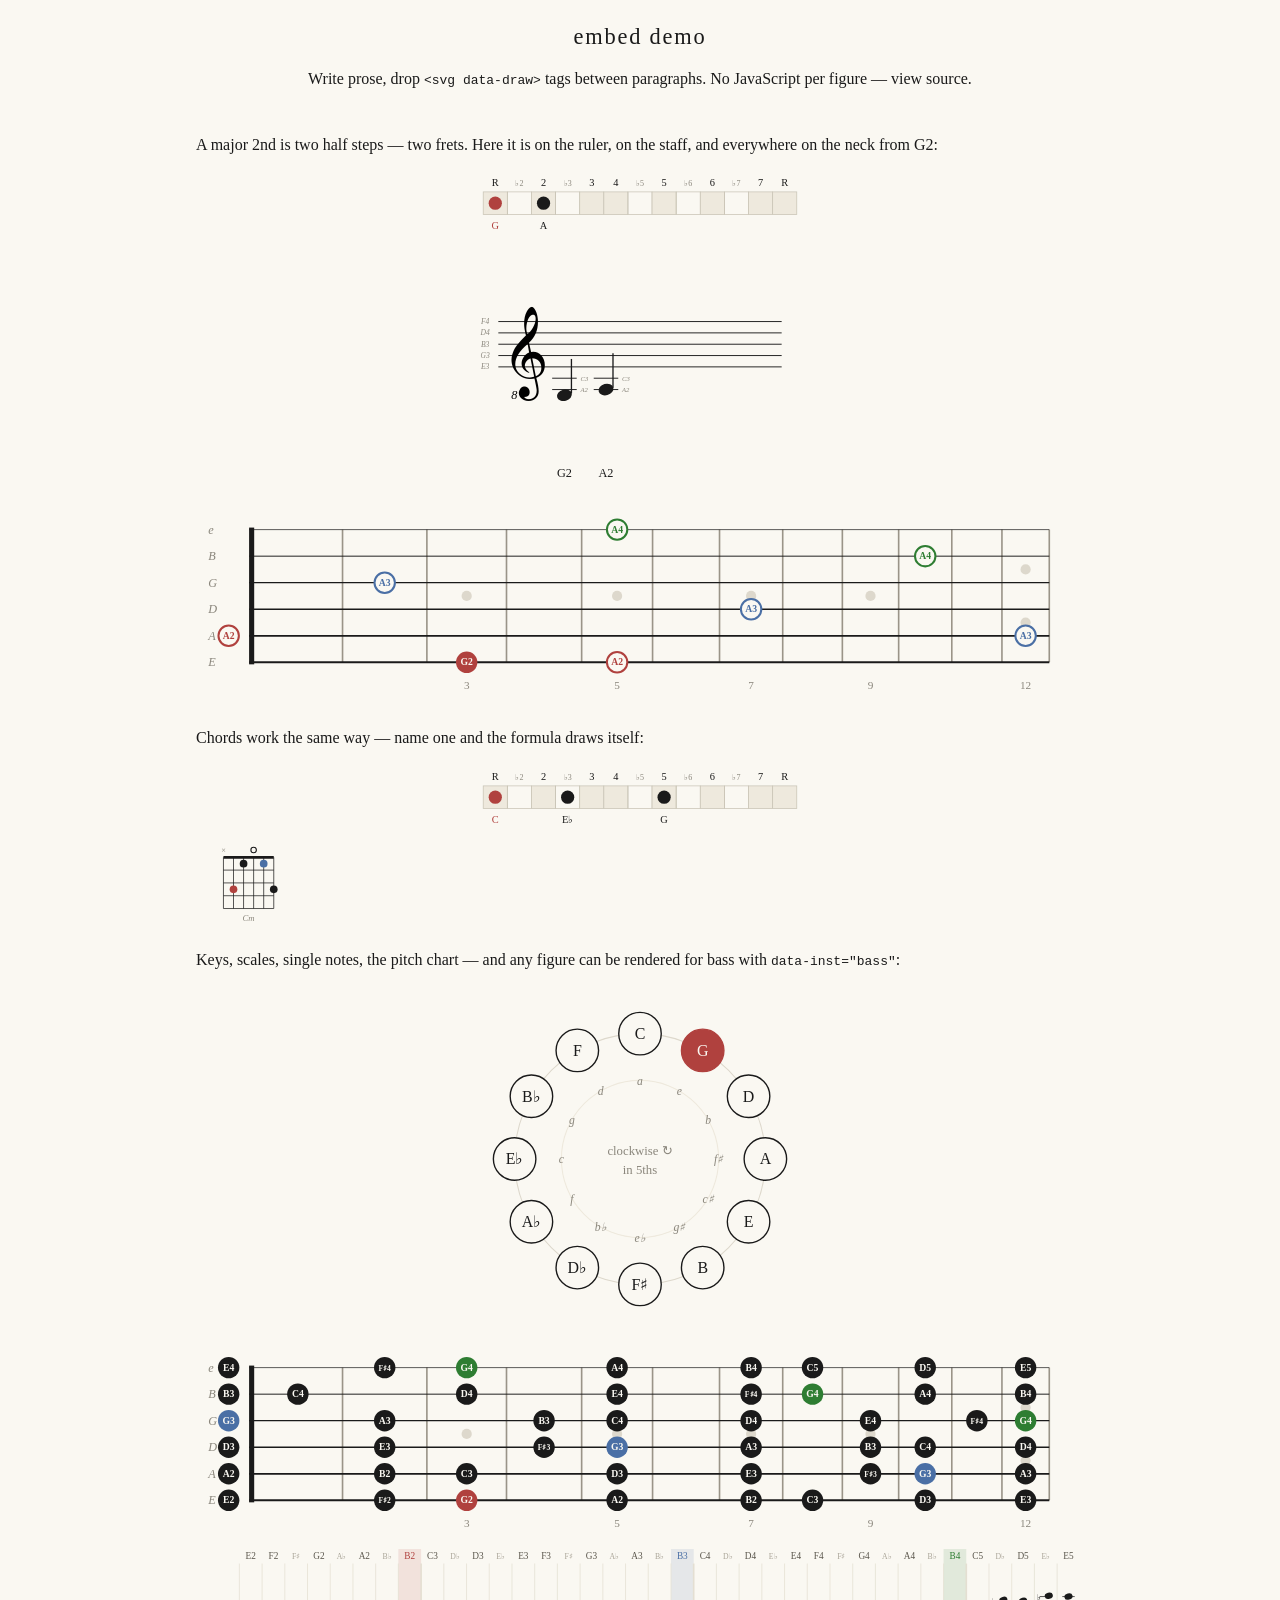
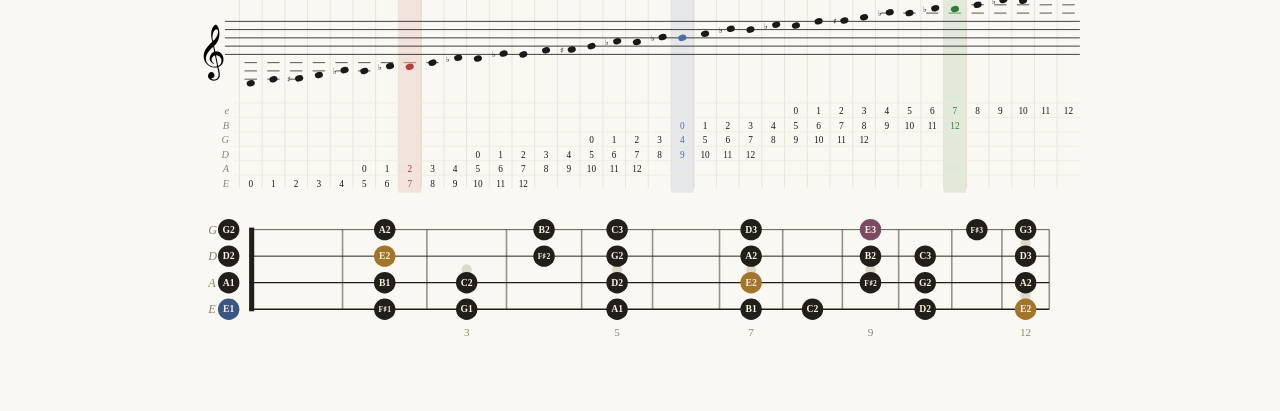
==== embed-demo.html @ c4b6c174 "replace built-in tutorial with declarative embed system for authoring lesson pages" ====
<!DOCTYPE html>
<html lang="en">
<head>
<meta charset="utf-8">
<meta name="viewport" content="width=device-width, initial-scale=1">
<title>embed demo — write lessons in plain HTML</title>
<link rel="stylesheet" href="style.css">
</head>
<body>
<main class="tutorial">
  <h1>embed demo</h1>
  <p class="lede">Write prose, drop <code>&lt;svg data-draw&gt;</code> tags between
    paragraphs. No JavaScript per figure — view source.</p>

  <section>
    <p>A major 2nd is two half steps — two frets. Here it is on the ruler, on
      the staff, and everywhere on the neck from G2:</p>

    <svg data-draw="ruler" data-marks="0:G 2:A" class="small"></svg>
    <svg data-draw="staff" data-notes="G2 A2" class="small"></svg>
    <svg data-draw="fretboard" data-interval="G2 M2 up" class="fb"></svg>

    <p>Chords work the same way — name one and the formula draws itself:</p>

    <svg data-draw="ruler" data-chord="Cm" class="small"></svg>
    <svg data-draw="diagram" data-frets="x31013" data-root="C" data-label="Cm" class="diagram"></svg>

    <p>Keys, scales, single notes, the pitch chart — and any figure can be
      rendered for bass with <code>data-inst="bass"</code>:</p>

    <svg data-draw="circle" data-key="G" class="small"></svg>
    <svg data-draw="fretboard" data-scale="G major" class="fb"></svg>
    <svg data-draw="chart" data-note="B"></svg>
    <svg data-draw="fretboard" data-scale="E minor" data-inst="bass" class="fb"></svg>
  </section>
</main>
<script src="core.js"></script>
<script src="embed.js"></script>
</body>
</html>
---- style.css ----
:root {
  --ink: #1a1a1a;
  --paper: #faf8f2;
  --accent: #b0413e;
  --muted: #8a867c;
}

* { box-sizing: border-box; }

body {
  margin: 0;
  font-family: Georgia, 'Times New Roman', serif;
  background: var(--paper);
  color: var(--ink);
  display: flex;
  justify-content: center;
}

main {
  width: min(920px, 100vw);
  padding: 1rem;
  text-align: center;
}

h1 {
  font-size: 1.4rem;
  font-weight: normal;
  letter-spacing: 0.08em;
  margin: 0.5rem 0 1rem;
}

#modes {
  display: flex;
  gap: 0.5rem;
  justify-content: center;
  align-items: center;
  flex-wrap: wrap;
  margin-bottom: 0.75rem;
}

#modes a {
  color: var(--accent);
  font-size: 0.9rem;
  margin-left: 0.5rem;
}

button {
  font: inherit;
  padding: 0.4rem 1rem;
  background: var(--paper);
  color: var(--ink);
  border: 1px solid var(--ink);
  border-radius: 4px;
  cursor: pointer;
}

#modes button.active {
  background: var(--ink);
  color: var(--paper);
}

#controls {
  display: flex;
  gap: 0.75rem;
  justify-content: center;
  align-items: center;
  flex-wrap: wrap;
  min-height: 2.4rem;
}

select {
  font: inherit;
  padding: 0.3rem;
}

#hint {
  font-size: 0.8rem;
  color: var(--muted);
  font-style: italic;
  min-height: 1.2em;
  margin: 0.25rem 0 0.5rem;
}

#fretboard {
  width: 100%;
  height: auto;
}

#fretboard .cell, #circle .key { cursor: pointer; }

#circlewrap svg {
  width: min(340px, 90vw);
  height: auto;
  margin: 0.5rem auto;
}

#info {
  font-size: 1.05rem;
  min-height: 2.6em;
  margin: 0.5rem 0;
  line-height: 1.5;
}

.muted { color: var(--muted); font-size: 0.9em; }

#voicings {
  display: flex;
  flex-wrap: wrap;
  gap: 0.4rem;
  justify-content: center;
  margin: 0.5rem 0;
}

#voicings .vlabel {
  flex-basis: 100%;
  font-size: 0.85rem;
  color: var(--muted);
  font-style: italic;
}

#ruler {
  display: block;
  width: min(440px, 95vw);
  height: auto;
  margin: 0.25rem auto;
}

#ruler .cell, #staff .cell, #pitchchart .cell { cursor: pointer; }

#pitchchart {
  display: block;
  width: 100%;
  height: auto;
  margin: 0.75rem 0;
}

#voicings .diagram, .tutorial .diagram {
  width: 86px;
  height: auto;
}

#voicings .diagram {
  cursor: pointer;
  border: 1px solid transparent;
  border-radius: 4px;
}

#voicings .diagram:hover { border-color: var(--muted); }

#voicings .diagram.sel { border-color: var(--accent); }

#staff {
  width: min(420px, 95vw);
  height: auto;
  margin: 0 auto;
}

/* ---------- tutorial page ---------- */

main.tutorial { text-align: left; }
main.tutorial h1, main.tutorial > p.lede { text-align: center; }

.tutorial section {
  margin: 2.5rem 0;
}

.tutorial h2 {
  font-size: 1.15rem;
  font-weight: normal;
  letter-spacing: 0.05em;
  border-bottom: 1px solid #ddd8cc;
  padding-bottom: 0.3rem;
}

.tutorial p { line-height: 1.6; }

.tutorial svg.fb { width: 100%; height: auto; }
.tutorial svg.small { width: min(340px, 90vw); height: auto; display: block; margin: 0.5rem auto; }

.tutorial .try {
  font-size: 0.9rem;
}
.tutorial a { color: var(--accent); }

.tutorial table {
  border-collapse: collapse;
  margin: 0.5rem auto;
  font-size: 0.9rem;
}
.tutorial th, .tutorial td {
  border: 1px solid #ddd8cc;
  padding: 0.3rem 0.7rem;
  text-align: center;
}
.tutorial th { font-weight: normal; font-style: italic; color: var(--muted); }
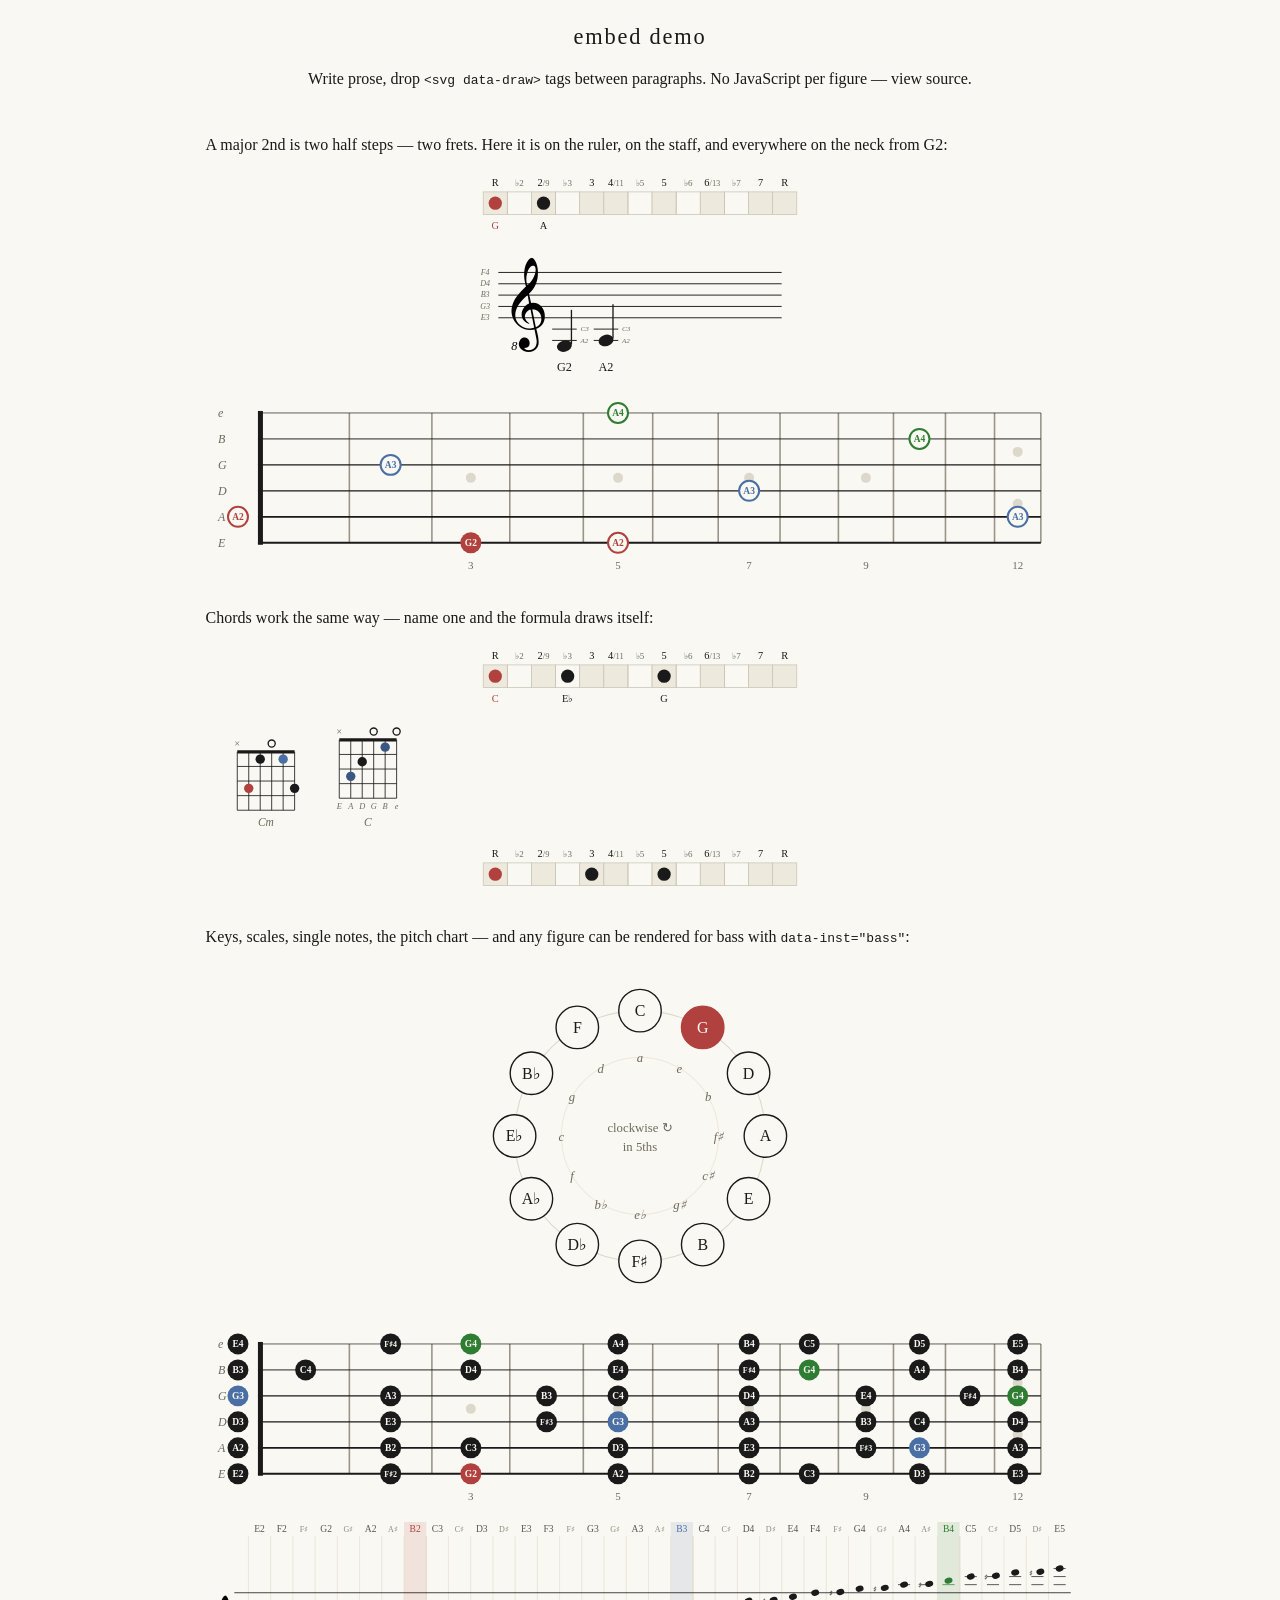
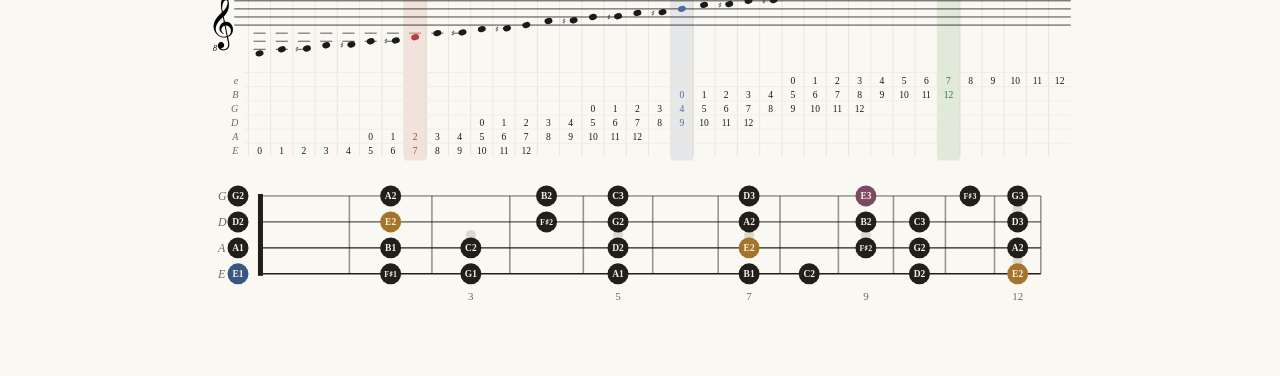
==== commit 4ecc88f2: "add movable chord shapes page; diagram degrees, ghosts, string names, movable mode; dark palette" ====
--- a/embed-demo.html
+++ b/embed-demo.html
@@ -24,6 +24,8 @@
 
     <svg data-draw="ruler" data-chord="Cm" class="small"></svg>
     <svg data-draw="diagram" data-frets="x31013" data-root="C" data-label="Cm" class="diagram"></svg>
+    <svg data-draw="diagram" data-frets="x32010" data-root="C" data-label="C" data-strings data-root-color="#3a5683" class="diagram"></svg>
+    <svg data-draw="ruler" data-chord="C" data-dots class="small"></svg>
 
     <p>Keys, scales, single notes, the pitch chart — and any figure can be
       rendered for bass with <code>data-inst="bass"</code>:</p>
--- a/style.css
+++ b/style.css
@@ -2,7 +2,7 @@
   --ink: #1a1a1a;
   --paper: #faf8f2;
   --accent: #b0413e;
-  --muted: #8a867c;
+  --muted: #6e6a5e;
 }
 
 * { box-sizing: border-box; }
@@ -17,9 +17,15 @@
 }
 
 main {
-  width: min(920px, 100vw);
-  padding: 1rem;
+  width: 100%;
+  padding: 1rem max(1rem, 2vw);
   text-align: center;
+}
+
+/* prose pages keep a readable measure; the app itself goes full width */
+main.tutorial {
+  max-width: 920px;
+  margin: 0 auto;
 }
 
 h1 {
@@ -29,20 +35,48 @@
   margin: 0.5rem 0 1rem;
 }
 
+#topbar {
+  display: flex;
+  align-items: center;
+  gap: 0.75rem;
+  position: relative;
+  margin-bottom: 0.5rem;
+  text-align: left;
+}
+
+#titlebar {
+  font-size: 1.1rem;
+  letter-spacing: 0.08em;
+}
+
+#modelabel {
+  color: var(--muted);
+  font-style: italic;
+}
+
+#menubtn {
+  padding: 0.25rem 0.65rem;
+  font-size: 1.05rem;
+  line-height: 1;
+}
+
 #modes {
-  display: flex;
-  gap: 0.5rem;
-  justify-content: center;
-  align-items: center;
-  flex-wrap: wrap;
-  margin-bottom: 0.75rem;
-}
-
-#modes a {
-  color: var(--accent);
-  font-size: 0.9rem;
-  margin-left: 0.5rem;
-}
+  display: none;
+  position: absolute;
+  top: calc(100% + 0.4rem);
+  left: 0;
+  z-index: 10;
+  flex-direction: column;
+  align-items: stretch;
+  gap: 0.4rem;
+  padding: 0.6rem;
+  background: var(--paper);
+  border: 1px solid var(--ink);
+  border-radius: 6px;
+  box-shadow: 0 2px 10px rgba(0, 0, 0, 0.12);
+}
+
+#modes.open { display: flex; }
 
 button {
   font: inherit;
@@ -74,7 +108,7 @@
 }
 
 #hint {
-  font-size: 0.8rem;
+  font-size: 0.85rem;
   color: var(--muted);
   font-style: italic;
   min-height: 1.2em;
@@ -86,7 +120,7 @@
   height: auto;
 }
 
-#fretboard .cell, #circle .key { cursor: pointer; }
+#fretboard .cell, #circle .key, #circle .toggle { cursor: pointer; }
 
 #circlewrap svg {
   width: min(340px, 90vw);
@@ -125,7 +159,7 @@
   margin: 0.25rem auto;
 }
 
-#ruler .cell, #staff .cell, #pitchchart .cell { cursor: pointer; }
+#ruler .cell, #pitchchart .cell { cursor: pointer; }
 
 #pitchchart {
   display: block;
@@ -134,8 +168,8 @@
   margin: 0.75rem 0;
 }
 
-#voicings .diagram, .tutorial .diagram {
-  width: 86px;
+.diagram {
+  width: 98px;
   height: auto;
 }
 
@@ -168,7 +202,7 @@
   font-size: 1.15rem;
   font-weight: normal;
   letter-spacing: 0.05em;
-  border-bottom: 1px solid #ddd8cc;
+  border-bottom: 1px solid var(--line, #ddd8cc);
   padding-bottom: 0.3rem;
 }
 
@@ -188,7 +222,7 @@
   font-size: 0.9rem;
 }
 .tutorial th, .tutorial td {
-  border: 1px solid #ddd8cc;
+  border: 1px solid var(--line, #ddd8cc);
   padding: 0.3rem 0.7rem;
   text-align: center;
 }
